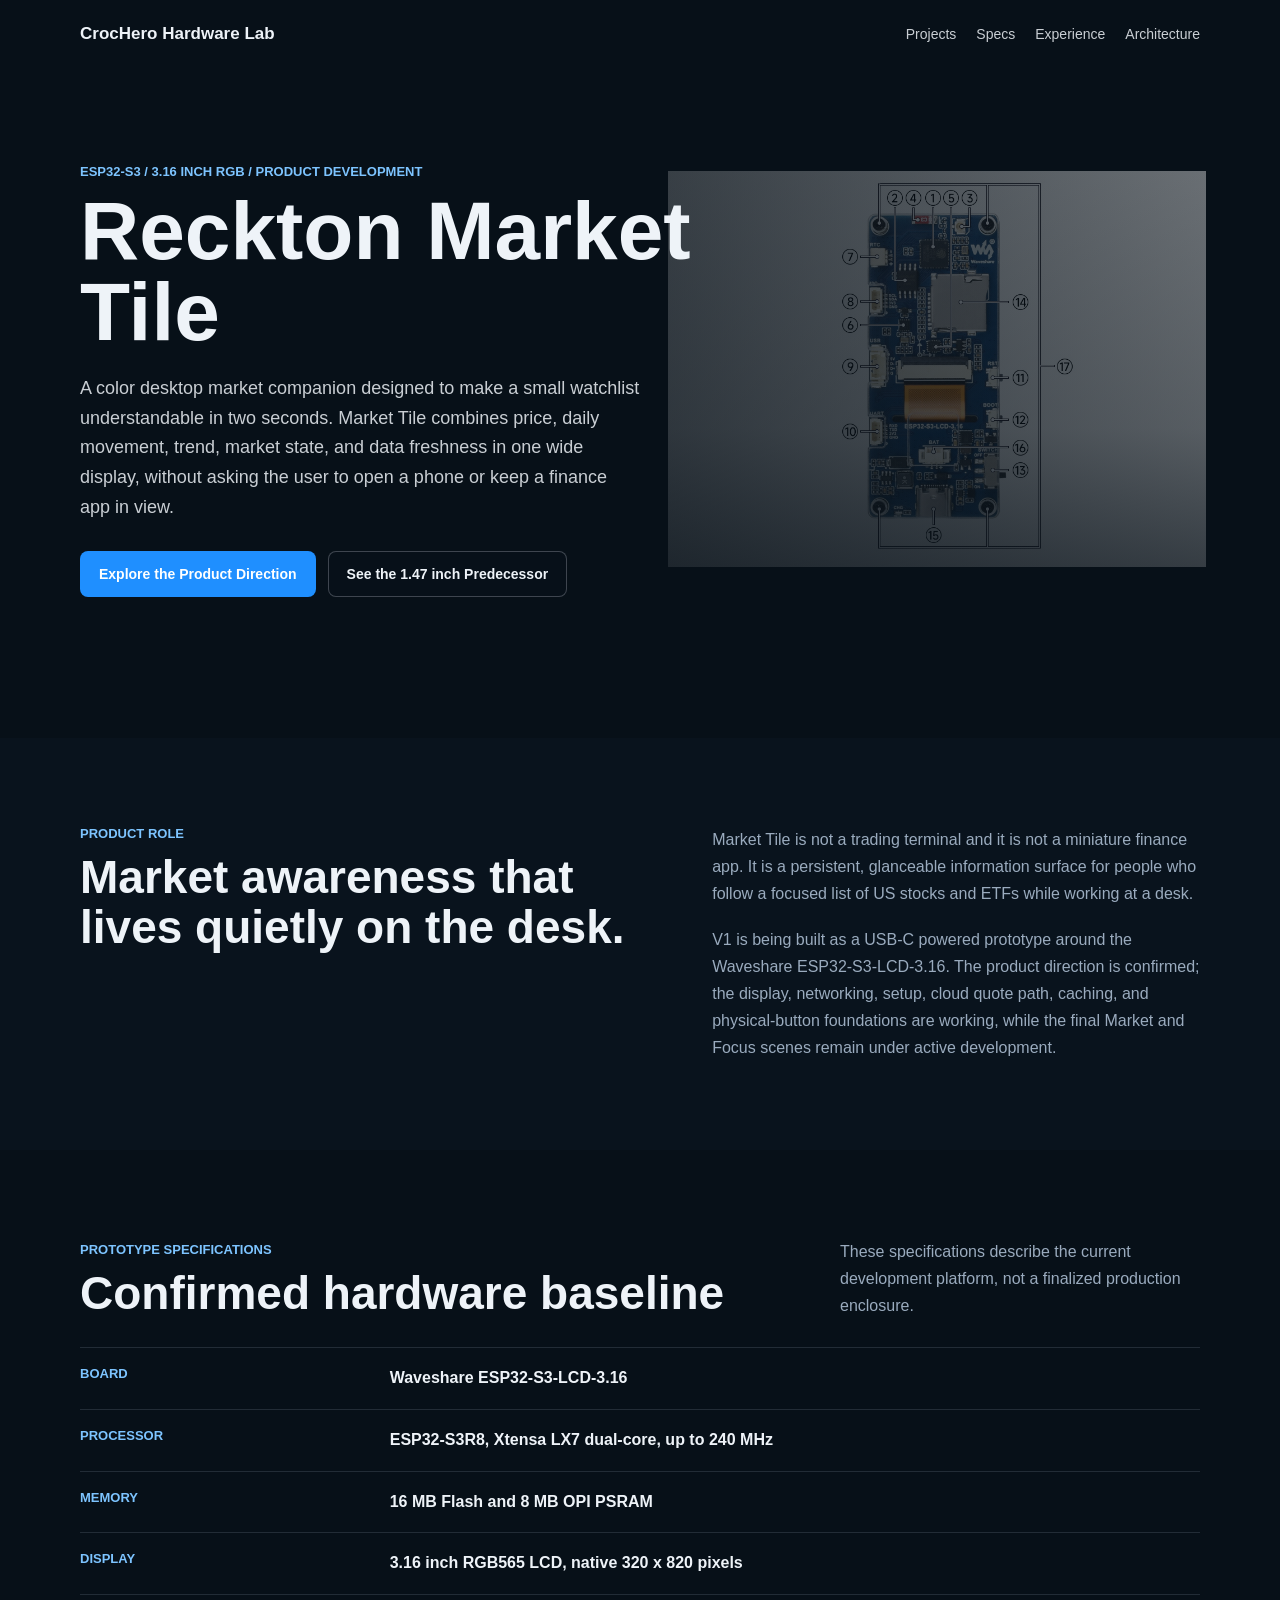
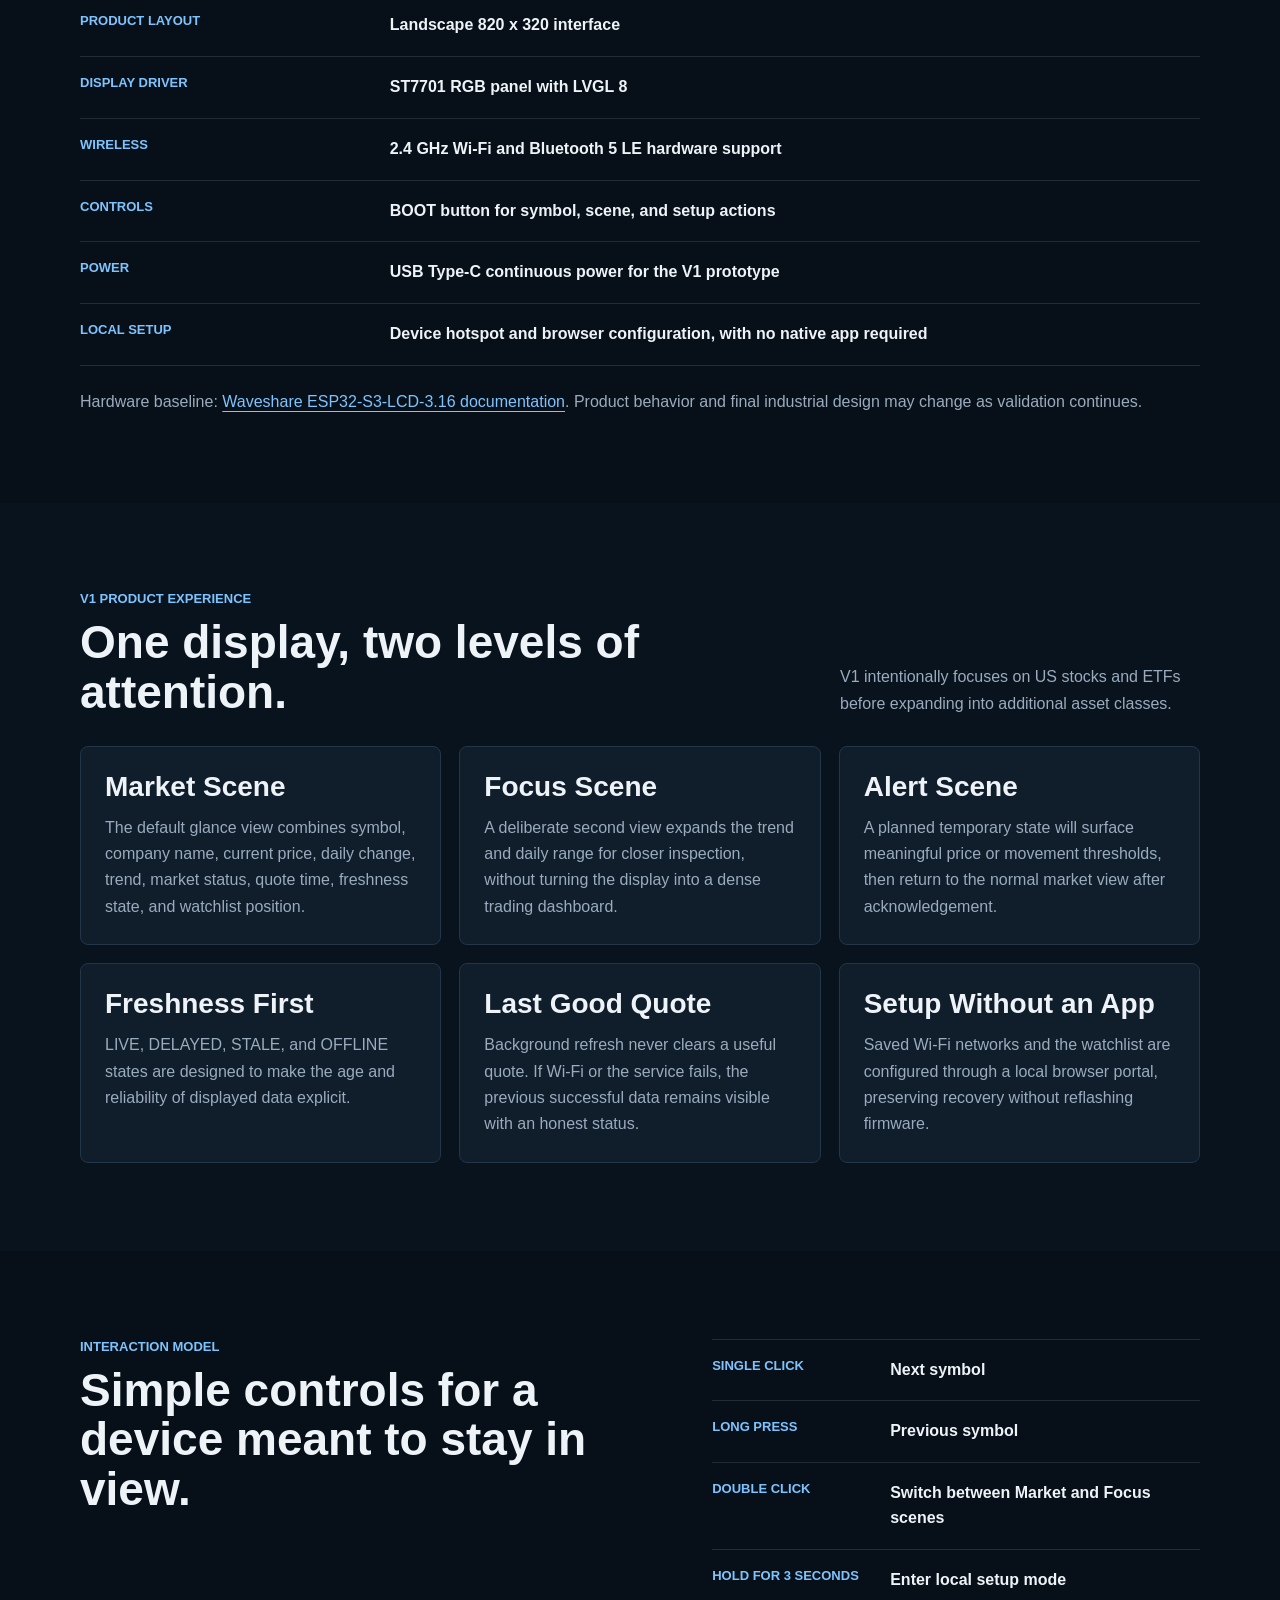
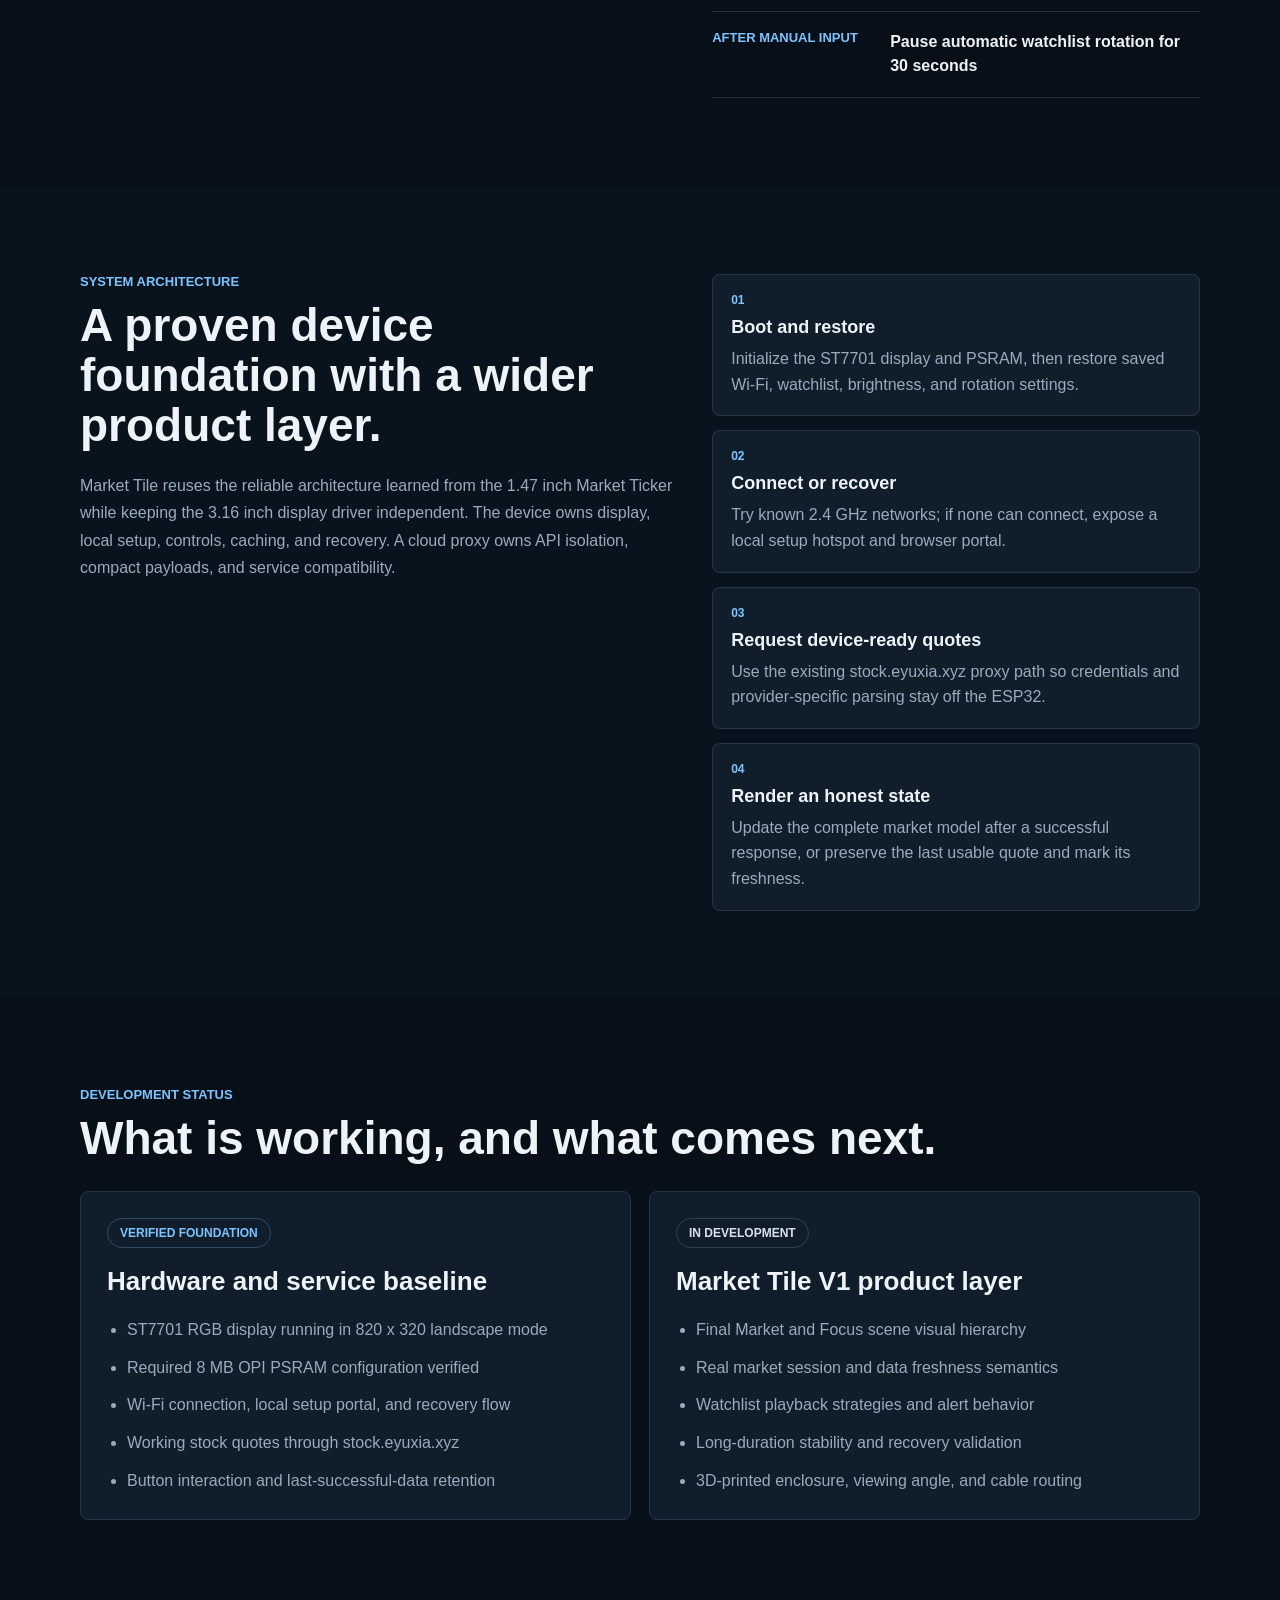
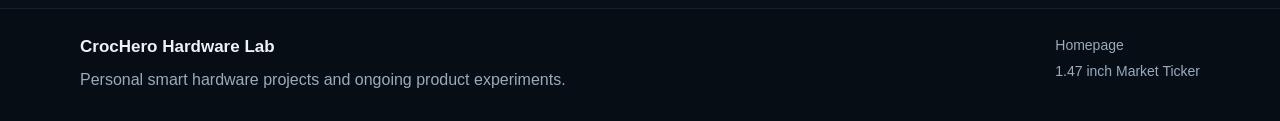
==== market-tile.html @ 131151c3 "Add Reckton Market Tile product page" ====
<!doctype html>
<html lang="en">
<head>
  <meta charset="utf-8">
  <meta name="viewport" content="width=device-width, initial-scale=1">
  <title>Reckton Market Tile | CrocHero Hardware Lab</title>
  <meta name="description" content="Reckton Market Tile is a 3.16 inch ESP32-S3 desktop market companion for glanceable US stock and ETF prices, trends, market status, and data freshness.">
  <link rel="stylesheet" href="./styles.css">
</head>
<body>
  <header class="detail-hero market-tile-hero">
    <nav class="topbar">
      <a class="brand" href="./index.html">CrocHero Hardware Lab</a>
      <div class="navlinks">
        <a href="./index.html#projects">Projects</a>
        <a href="#specs">Specs</a>
        <a href="#experience">Experience</a>
        <a href="#architecture">Architecture</a>
      </div>
    </nav>

    <div class="detail-hero-media market-tile-hero-media"></div>
    <div class="detail-hero-overlay"></div>

    <div class="detail-hero-content">
      <p class="eyebrow">ESP32-S3 / 3.16 inch RGB / Product Development</p>
      <h1>Reckton Market Tile</h1>
      <p class="hero-copy">
        A color desktop market companion designed to make a small watchlist understandable in two seconds.
        Market Tile combines price, daily movement, trend, market state, and data freshness in one wide display,
        without asking the user to open a phone or keep a finance app in view.
      </p>
      <div class="hero-actions">
        <a class="button primary" href="#experience">Explore the Product Direction</a>
        <a class="button secondary" href="./stock-ticker.html">See the 1.47 inch Predecessor</a>
      </div>
    </div>
  </header>

  <main>
    <section class="section intro-band">
      <div class="section-inner product-summary-grid">
        <div>
          <p class="section-label">Product Role</p>
          <h2>Market awareness that lives quietly on the desk.</h2>
        </div>
        <div class="intro-copy">
          <p>
            Market Tile is not a trading terminal and it is not a miniature finance app. It is a persistent,
            glanceable information surface for people who follow a focused list of US stocks and ETFs while working at a desk.
          </p>
          <p>
            V1 is being built as a USB-C powered prototype around the Waveshare ESP32-S3-LCD-3.16.
            The product direction is confirmed; the display, networking, setup, cloud quote path, caching, and physical-button
            foundations are working, while the final Market and Focus scenes remain under active development.
          </p>
        </div>
      </div>
    </section>

    <section class="section" id="specs">
      <div class="section-inner">
        <div class="section-heading">
          <div>
            <p class="section-label">Prototype Specifications</p>
            <h2>Confirmed hardware baseline</h2>
          </div>
          <p class="section-side-note">These specifications describe the current development platform, not a finalized production enclosure.</p>
        </div>

        <div class="spec-table">
          <div class="spec-row">
            <span>Board</span>
            <strong>Waveshare ESP32-S3-LCD-3.16</strong>
          </div>
          <div class="spec-row">
            <span>Processor</span>
            <strong>ESP32-S3R8, Xtensa LX7 dual-core, up to 240 MHz</strong>
          </div>
          <div class="spec-row">
            <span>Memory</span>
            <strong>16 MB Flash and 8 MB OPI PSRAM</strong>
          </div>
          <div class="spec-row">
            <span>Display</span>
            <strong>3.16 inch RGB565 LCD, native 320 x 820 pixels</strong>
          </div>
          <div class="spec-row">
            <span>Product Layout</span>
            <strong>Landscape 820 x 320 interface</strong>
          </div>
          <div class="spec-row">
            <span>Display Driver</span>
            <strong>ST7701 RGB panel with LVGL 8</strong>
          </div>
          <div class="spec-row">
            <span>Wireless</span>
            <strong>2.4 GHz Wi-Fi and Bluetooth 5 LE hardware support</strong>
          </div>
          <div class="spec-row">
            <span>Controls</span>
            <strong>BOOT button for symbol, scene, and setup actions</strong>
          </div>
          <div class="spec-row">
            <span>Power</span>
            <strong>USB Type-C continuous power for the V1 prototype</strong>
          </div>
          <div class="spec-row">
            <span>Local Setup</span>
            <strong>Device hotspot and browser configuration, with no native app required</strong>
          </div>
        </div>

        <p class="source-note">
          Hardware baseline:
          <a href="https://www.waveshare.net/wiki/ESP32-S3-LCD-3.16" target="_blank" rel="noreferrer">Waveshare ESP32-S3-LCD-3.16 documentation</a>.
          Product behavior and final industrial design may change as validation continues.
        </p>
      </div>
    </section>

    <section class="section alt" id="experience">
      <div class="section-inner">
        <div class="section-heading">
          <div>
            <p class="section-label">V1 Product Experience</p>
            <h2>One display, two levels of attention.</h2>
          </div>
          <p class="section-side-note">V1 intentionally focuses on US stocks and ETFs before expanding into additional asset classes.</p>
        </div>

        <div class="notes-grid">
          <div class="note-panel">
            <h3>Market Scene</h3>
            <p>The default glance view combines symbol, company name, current price, daily change, trend, market status, quote time, freshness state, and watchlist position.</p>
          </div>
          <div class="note-panel">
            <h3>Focus Scene</h3>
            <p>A deliberate second view expands the trend and daily range for closer inspection, without turning the display into a dense trading dashboard.</p>
          </div>
          <div class="note-panel">
            <h3>Alert Scene</h3>
            <p>A planned temporary state will surface meaningful price or movement thresholds, then return to the normal market view after acknowledgement.</p>
          </div>
          <div class="note-panel">
            <h3>Freshness First</h3>
            <p>LIVE, DELAYED, STALE, and OFFLINE states are designed to make the age and reliability of displayed data explicit.</p>
          </div>
          <div class="note-panel">
            <h3>Last Good Quote</h3>
            <p>Background refresh never clears a useful quote. If Wi-Fi or the service fails, the previous successful data remains visible with an honest status.</p>
          </div>
          <div class="note-panel">
            <h3>Setup Without an App</h3>
            <p>Saved Wi-Fi networks and the watchlist are configured through a local browser portal, preserving recovery without reflashing firmware.</p>
          </div>
        </div>
      </div>
    </section>

    <section class="section">
      <div class="section-inner product-summary-grid">
        <div>
          <p class="section-label">Interaction Model</p>
          <h2>Simple controls for a device meant to stay in view.</h2>
        </div>
        <div class="spec-table compact-spec-table">
          <div class="spec-row">
            <span>Single Click</span>
            <strong>Next symbol</strong>
          </div>
          <div class="spec-row">
            <span>Long Press</span>
            <strong>Previous symbol</strong>
          </div>
          <div class="spec-row">
            <span>Double Click</span>
            <strong>Switch between Market and Focus scenes</strong>
          </div>
          <div class="spec-row">
            <span>Hold for 3 Seconds</span>
            <strong>Enter local setup mode</strong>
          </div>
          <div class="spec-row">
            <span>After Manual Input</span>
            <strong>Pause automatic watchlist rotation for 30 seconds</strong>
          </div>
        </div>
      </div>
    </section>

    <section class="section alt" id="architecture">
      <div class="section-inner architecture-grid">
        <div>
          <p class="section-label">System Architecture</p>
          <h2>A proven device foundation with a wider product layer.</h2>
          <p class="detail-copy">
            Market Tile reuses the reliable architecture learned from the 1.47 inch Market Ticker while keeping the 3.16 inch
            display driver independent. The device owns display, local setup, controls, caching, and recovery. A cloud proxy owns
            API isolation, compact payloads, and service compatibility.
          </p>
        </div>

        <div class="architecture-panel">
          <div class="arch-step">
            <span>01</span>
            <strong>Boot and restore</strong>
            <p>Initialize the ST7701 display and PSRAM, then restore saved Wi-Fi, watchlist, brightness, and rotation settings.</p>
          </div>
          <div class="arch-step">
            <span>02</span>
            <strong>Connect or recover</strong>
            <p>Try known 2.4 GHz networks; if none can connect, expose a local setup hotspot and browser portal.</p>
          </div>
          <div class="arch-step">
            <span>03</span>
            <strong>Request device-ready quotes</strong>
            <p>Use the existing stock.eyuxia.xyz proxy path so credentials and provider-specific parsing stay off the ESP32.</p>
          </div>
          <div class="arch-step">
            <span>04</span>
            <strong>Render an honest state</strong>
            <p>Update the complete market model after a successful response, or preserve the last usable quote and mark its freshness.</p>
          </div>
        </div>
      </div>
    </section>

    <section class="section">
      <div class="section-inner">
        <div class="section-heading">
          <div>
            <p class="section-label">Development Status</p>
            <h2>What is working, and what comes next.</h2>
          </div>
        </div>

        <div class="development-grid">
          <div class="development-panel">
            <span class="development-state ready">Verified Foundation</span>
            <h3>Hardware and service baseline</h3>
            <ul class="feature-list">
              <li>ST7701 RGB display running in 820 x 320 landscape mode</li>
              <li>Required 8 MB OPI PSRAM configuration verified</li>
              <li>Wi-Fi connection, local setup portal, and recovery flow</li>
              <li>Working stock quotes through stock.eyuxia.xyz</li>
              <li>Button interaction and last-successful-data retention</li>
            </ul>
          </div>
          <div class="development-panel">
            <span class="development-state building">In Development</span>
            <h3>Market Tile V1 product layer</h3>
            <ul class="feature-list">
              <li>Final Market and Focus scene visual hierarchy</li>
              <li>Real market session and data freshness semantics</li>
              <li>Watchlist playback strategies and alert behavior</li>
              <li>Long-duration stability and recovery validation</li>
              <li>3D-printed enclosure, viewing angle, and cable routing</li>
            </ul>
          </div>
        </div>
      </div>
    </section>
  </main>

  <footer class="footer">
    <div class="section-inner footer-inner">
      <div>
        <div class="brand footer-brand">CrocHero Hardware Lab</div>
        <p class="footer-copy">Personal smart hardware projects and ongoing product experiments.</p>
      </div>
      <div class="footer-links">
        <a href="./index.html">Homepage</a>
        <a href="./stock-ticker.html">1.47 inch Market Ticker</a>
      </div>
    </div>
  </footer>
</body>
</html>
---- styles.css ----
:root {
  color-scheme: dark;
  --bg: #071018;
  --panel: #0d1824;
  --panel-soft: #101d2b;
  --line: #233548;
  --text: #eef3f8;
  --muted: #9aabbe;
  --accent: #7dc4ff;
  --accent-strong: #1f8fff;
  --max-width: 1120px;
}

* {
  box-sizing: border-box;
}

html {
  scroll-behavior: smooth;
}

body {
  margin: 0;
  font-family: Inter, "Segoe UI", Arial, sans-serif;
  background: var(--bg);
  color: var(--text);
}

a {
  color: inherit;
  text-decoration: none;
}

img {
  display: block;
  width: 100%;
  height: auto;
}

.hero {
  position: relative;
  min-height: 100svh;
  overflow: hidden;
  background: #081018;
}

.topbar {
  position: relative;
  z-index: 3;
  display: flex;
  justify-content: space-between;
  align-items: center;
  width: min(var(--max-width), calc(100% - 40px));
  margin: 0 auto;
  padding: 24px 0;
}

.brand {
  font-size: 17px;
  font-weight: 700;
  letter-spacing: 0;
  line-height: 1.2;
}

.navlinks {
  display: flex;
  gap: 20px;
  color: rgba(238, 243, 248, 0.84);
  font-size: 14px;
}

.hero-media,
.hero-overlay {
  position: absolute;
  inset: 0;
}

.hero-media {
  background:
    linear-gradient(90deg, rgba(7, 16, 24, 0.88) 0%, rgba(7, 16, 24, 0.58) 38%, rgba(7, 16, 24, 0.7) 100%),
    url("./assets/site-refresh/hero-circuit-board.jpg") center center / cover no-repeat;
  transform: scale(1.04);
  filter: saturate(0.92) contrast(1.08);
}

.hero-overlay {
  background:
    linear-gradient(180deg, rgba(7, 16, 24, 0.15) 0%, rgba(7, 16, 24, 0.3) 58%, rgba(7, 16, 24, 0.94) 100%);
}

.hero-content {
  position: relative;
  z-index: 3;
  width: min(var(--max-width), calc(100% - 40px));
  margin: 0 auto;
  padding: 110px 0 120px;
}

.eyebrow,
.section-label,
.project-kicker,
.spec-label {
  margin: 0 0 12px;
  color: var(--accent);
  font-size: 13px;
  font-weight: 600;
  letter-spacing: 0;
  text-transform: uppercase;
}

.hero h1 {
  max-width: 720px;
  margin: 0;
  font-size: clamp(40px, 7vw, 78px);
  line-height: 0.98;
  font-weight: 700;
}

.hero-copy {
  max-width: 560px;
  margin: 22px 0 0;
  color: rgba(238, 243, 248, 0.84);
  font-size: 18px;
  line-height: 1.65;
}

.hero-actions,
.project-links {
  display: flex;
  flex-wrap: wrap;
  gap: 12px;
  margin-top: 28px;
}

.button {
  display: inline-flex;
  align-items: center;
  justify-content: center;
  min-height: 46px;
  padding: 0 18px;
  border: 1px solid transparent;
  border-radius: 8px;
  font-size: 14px;
  font-weight: 600;
}

.button.primary {
  background: var(--accent-strong);
  color: white;
}

.button.secondary {
  border-color: rgba(238, 243, 248, 0.24);
  background: rgba(8, 17, 27, 0.68);
}

.section {
  padding: 88px 0;
}

.section.alt {
  background: #09131d;
}

.section-inner {
  width: min(var(--max-width), calc(100% - 40px));
  margin: 0 auto;
}

.intro-band {
  background: #09131d;
}

.intro-grid,
.about-grid {
  display: grid;
  grid-template-columns: minmax(0, 1.1fr) minmax(0, 0.9fr);
  gap: 36px;
  align-items: start;
}

.section h2 {
  margin: 0;
  font-size: clamp(28px, 4vw, 46px);
  line-height: 1.08;
}

.intro-copy p,
.about-copy p,
.project-summary,
.project-notes p,
.footer-copy,
.section-side-note {
  margin: 0;
  color: var(--muted);
  line-height: 1.7;
  font-size: 16px;
}

.intro-copy,
.about-copy {
  display: grid;
  gap: 18px;
}

.section-heading {
  display: flex;
  justify-content: space-between;
  align-items: end;
  gap: 24px;
  margin-bottom: 28px;
}

.section-side-note {
  max-width: 360px;
}

.project-feature {
  display: grid;
  grid-template-columns: minmax(0, 1.05fr) minmax(0, 0.95fr);
  gap: 28px;
  align-items: stretch;
}

.project-stack {
  margin-top: 18px;
}

.project-media img {
  height: 100%;
  min-height: 420px;
  object-fit: cover;
  border-radius: 8px;
  border: 1px solid var(--line);
}

.project-body {
  display: grid;
  align-content: start;
  gap: 20px;
  padding: 26px;
  background: var(--panel);
  border: 1px solid var(--line);
  border-radius: 8px;
}

.project-header {
  display: flex;
  justify-content: space-between;
  gap: 20px;
  align-items: start;
}

.project-header h3,
.note-panel h3 {
  margin: 0;
  font-size: 28px;
}

.status-pill {
  display: inline-flex;
  align-items: center;
  justify-content: center;
  min-width: 70px;
  min-height: 30px;
  padding: 0 12px;
  border-radius: 999px;
  background: rgba(125, 196, 255, 0.12);
  border: 1px solid rgba(125, 196, 255, 0.28);
  color: var(--accent);
  font-size: 13px;
  font-weight: 600;
}

.status-pill.pending {
  background: rgba(154, 171, 190, 0.12);
  border-color: rgba(154, 171, 190, 0.24);
  color: #d7e2f0;
}

.project-specs {
  display: grid;
  grid-template-columns: repeat(2, minmax(0, 1fr));
  gap: 14px 18px;
}

.project-specs > div {
  padding-top: 10px;
  border-top: 1px solid rgba(154, 171, 190, 0.16);
}

.spec-label {
  display: block;
  margin-bottom: 6px;
  font-size: 12px;
}

.spec-value {
  color: var(--text);
  font-size: 15px;
  line-height: 1.45;
}

.project-notes {
  display: grid;
  gap: 10px;
}

.tag-row {
  display: flex;
  flex-wrap: wrap;
  gap: 10px;
}

.tag {
  display: inline-flex;
  align-items: center;
  min-height: 30px;
  padding: 0 12px;
  border-radius: 999px;
  border: 1px solid rgba(125, 196, 255, 0.22);
  background: rgba(125, 196, 255, 0.08);
  color: #d7e2f0;
  font-size: 13px;
  font-weight: 600;
}

.project-card {
  padding: 26px;
  background: var(--panel-soft);
  border: 1px solid var(--line);
  border-radius: 8px;
}

.project-card-media {
  margin: -26px -26px 22px;
  overflow: hidden;
  border-bottom: 1px solid rgba(154, 171, 190, 0.14);
  border-radius: 8px 8px 0 0;
}

.project-card-media img {
  height: 240px;
  object-fit: cover;
  object-position: center;
  filter: saturate(0.9) contrast(1.03);
}

.project-card-top {
  display: flex;
  justify-content: space-between;
  gap: 20px;
  align-items: start;
  margin-bottom: 18px;
}

.project-card-top h3 {
  margin: 0;
  font-size: 28px;
}

.project-flow {
  display: grid;
  grid-template-columns: repeat(2, minmax(0, 1fr));
  gap: 12px;
  margin: 22px 0;
}

.flow-step {
  min-height: 88px;
  padding: 14px;
  background: #0b131d;
  border: 1px solid rgba(154, 171, 190, 0.14);
  border-radius: 8px;
}

.flow-index {
  display: block;
  margin-bottom: 10px;
  color: var(--accent);
  font-size: 12px;
  font-weight: 700;
}

.flow-text {
  display: block;
  color: var(--text);
  font-size: 15px;
  line-height: 1.5;
}

.notes-grid {
  display: grid;
  grid-template-columns: repeat(3, minmax(0, 1fr));
  gap: 18px;
}

.note-panel {
  padding: 24px;
  background: var(--panel-soft);
  border: 1px solid var(--line);
  border-radius: 8px;
}

.note-panel p {
  margin: 12px 0 0;
  color: var(--muted);
  line-height: 1.65;
}

.footer {
  border-top: 1px solid rgba(154, 171, 190, 0.12);
  background: #060d14;
}

.footer-inner {
  display: flex;
  justify-content: space-between;
  gap: 24px;
  align-items: start;
  padding-top: 28px;
  padding-bottom: 28px;
}

.footer-brand {
  margin-bottom: 8px;
}

.footer-links {
  display: flex;
  flex-direction: column;
  gap: 10px;
  color: var(--muted);
  font-size: 14px;
}

.project-card-media-contain {
  background: #f5f7fa;
}

.project-card-media-contain img {
  object-fit: contain;
  padding: 12px;
}

.detail-hero {
  position: relative;
  min-height: 82svh;
  overflow: hidden;
  background: #081018;
}

.detail-hero-media,
.detail-hero-overlay {
  position: absolute;
  inset: 0;
}

.detail-hero-media {
  background:
    linear-gradient(90deg, rgba(7, 16, 24, 0.9) 0%, rgba(7, 16, 24, 0.66) 46%, rgba(7, 16, 24, 0.76) 100%),
    url("./assets/esp32-stock-ticker-demo.jpg") center center / cover no-repeat;
  transform: scale(1.04);
  filter: saturate(0.85) contrast(1.05);
}

.market-tile-hero-media {
  background:
    linear-gradient(90deg, rgba(7, 16, 24, 0.96) 0%, rgba(7, 16, 24, 0.78) 47%, rgba(7, 16, 24, 0.46) 100%),
    url("./assets/market-tile/esp32-s3-lcd-3.16-hardware.jpg") right 10% center / min(42vw, 560px) auto no-repeat,
    #071018;
  transform: none;
  filter: none;
}

.detail-hero-overlay {
  background:
    linear-gradient(180deg, rgba(7, 16, 24, 0.12) 0%, rgba(7, 16, 24, 0.36) 58%, rgba(7, 16, 24, 0.96) 100%);
}

.detail-hero-content {
  position: relative;
  z-index: 3;
  width: min(var(--max-width), calc(100% - 40px));
  margin: 0 auto;
  padding: 96px 0 104px;
}

.detail-hero-content h1 {
  max-width: 760px;
  margin: 0;
  font-size: clamp(42px, 7vw, 82px);
  line-height: 0.98;
  font-weight: 700;
}

.product-summary-grid,
.architecture-grid {
  display: grid;
  grid-template-columns: minmax(0, 1.1fr) minmax(0, 0.9fr);
  gap: 36px;
  align-items: start;
}

.spec-table {
  display: grid;
  border-top: 1px solid rgba(154, 171, 190, 0.18);
}

.spec-row {
  display: grid;
  grid-template-columns: minmax(160px, 0.36fr) minmax(0, 1fr);
  gap: 18px;
  padding: 18px 0;
  border-bottom: 1px solid rgba(154, 171, 190, 0.18);
}

.spec-row span {
  color: var(--accent);
  font-size: 13px;
  font-weight: 700;
  letter-spacing: 0;
  text-transform: uppercase;
}

.spec-row strong {
  color: var(--text);
  font-size: 16px;
  line-height: 1.55;
}

.source-note,
.detail-copy {
  margin: 22px 0 0;
  color: var(--muted);
  font-size: 16px;
  line-height: 1.7;
}

.source-note a {
  color: var(--accent);
  text-decoration: underline;
  text-underline-offset: 4px;
}

.architecture-panel {
  display: grid;
  gap: 14px;
}

.compact-spec-table {
  align-self: start;
}

.development-grid {
  display: grid;
  grid-template-columns: repeat(2, minmax(0, 1fr));
  gap: 18px;
}

.development-panel {
  padding: 26px;
  border: 1px solid var(--line);
  border-radius: 8px;
  background: var(--panel-soft);
}

.development-panel h3 {
  margin: 18px 0 0;
  font-size: 26px;
}

.development-state {
  display: inline-flex;
  min-height: 30px;
  align-items: center;
  padding: 0 12px;
  border: 1px solid rgba(125, 196, 255, 0.28);
  border-radius: 999px;
  color: var(--accent);
  font-size: 12px;
  font-weight: 700;
  text-transform: uppercase;
}

.development-state.building {
  border-color: rgba(154, 171, 190, 0.24);
  color: #d7e2f0;
}

.feature-list {
  display: grid;
  gap: 12px;
  margin: 20px 0 0;
  padding-left: 20px;
  color: var(--muted);
  line-height: 1.6;
}

.arch-step {
  padding: 18px;
  border: 1px solid rgba(154, 171, 190, 0.16);
  border-radius: 8px;
  background: var(--panel-soft);
}

.arch-step span {
  display: block;
  margin-bottom: 10px;
  color: var(--accent);
  font-size: 12px;
  font-weight: 800;
}

.arch-step strong {
  display: block;
  color: var(--text);
  font-size: 18px;
}

.arch-step p {
  margin: 8px 0 0;
  color: var(--muted);
  line-height: 1.6;
}

@media (max-width: 920px) {
  .intro-grid,
  .about-grid,
  .product-summary-grid,
  .architecture-grid,
  .project-feature,
  .development-grid,
  .notes-grid,
  .footer-inner,
  .section-heading {
    grid-template-columns: 1fr;
    display: grid;
  }

  .section-heading {
    align-items: start;
  }

  .project-media img {
    min-height: 320px;
  }
}

@media (max-width: 640px) {
  .topbar {
    gap: 16px;
    align-items: start;
    flex-direction: column;
  }

  .navlinks {
    gap: 16px;
    flex-wrap: wrap;
  }

  .brand {
    font-size: 15px;
  }

  .hero-content {
    padding-top: 82px;
    padding-bottom: 92px;
  }

  .hero h1 {
    font-size: 42px;
  }

  .hero-copy {
    font-size: 16px;
  }

  .section {
    padding: 64px 0;
  }

  .project-body,
  .note-panel,
  .project-card {
    padding: 20px;
  }

  .project-card-media {
    margin: -20px -20px 18px;
  }

  .project-card-media img {
    height: 200px;
  }

  .project-header {
    flex-direction: column;
  }

  .project-card-top {
    flex-direction: column;
  }

  .project-specs {
    grid-template-columns: 1fr;
  }

  .market-tile-hero-media {
    background:
      linear-gradient(180deg, rgba(7, 16, 24, 0.45) 0%, rgba(7, 16, 24, 0.94) 70%),
      url("./assets/market-tile/esp32-s3-lcd-3.16-hardware.jpg") center 18% / min(72vw, 430px) auto no-repeat,
      #071018;
  }

  .spec-row {
    grid-template-columns: 1fr;
    gap: 8px;
  }

  .project-flow {
    grid-template-columns: 1fr;
  }
}
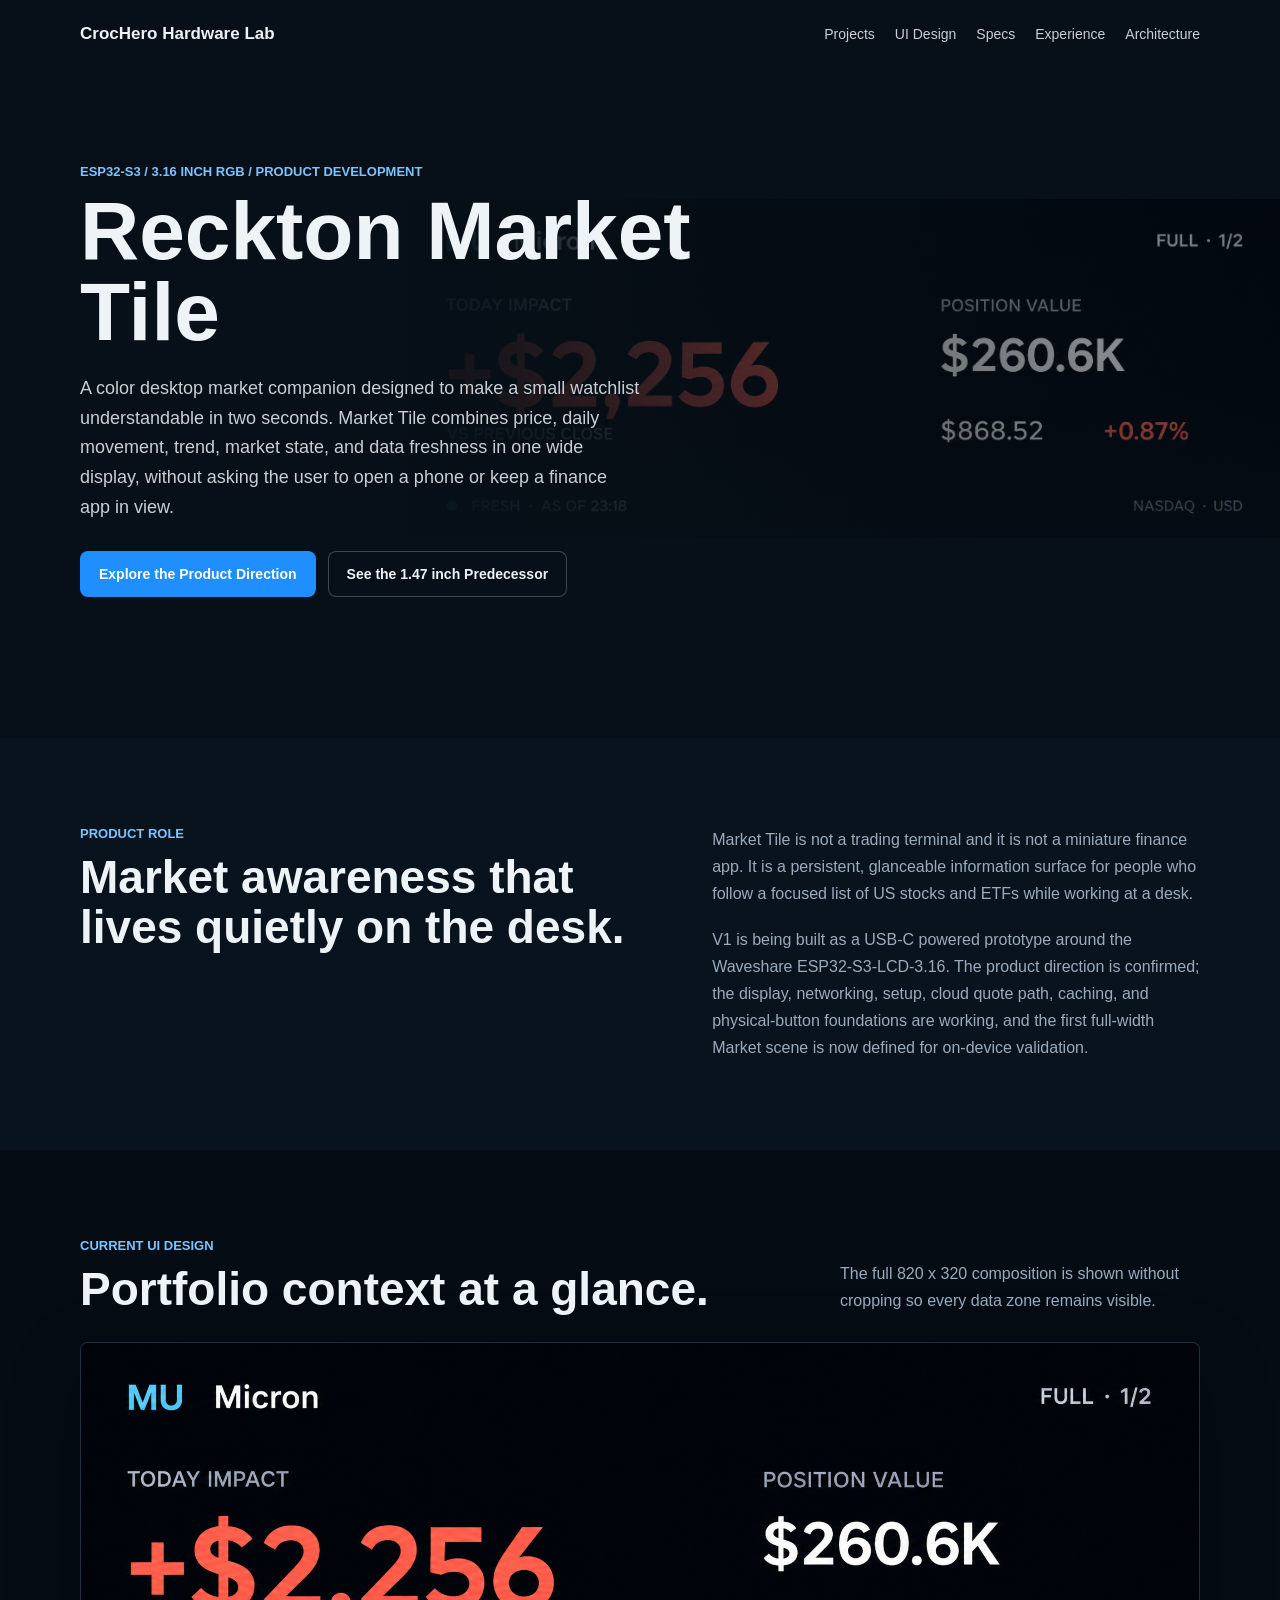
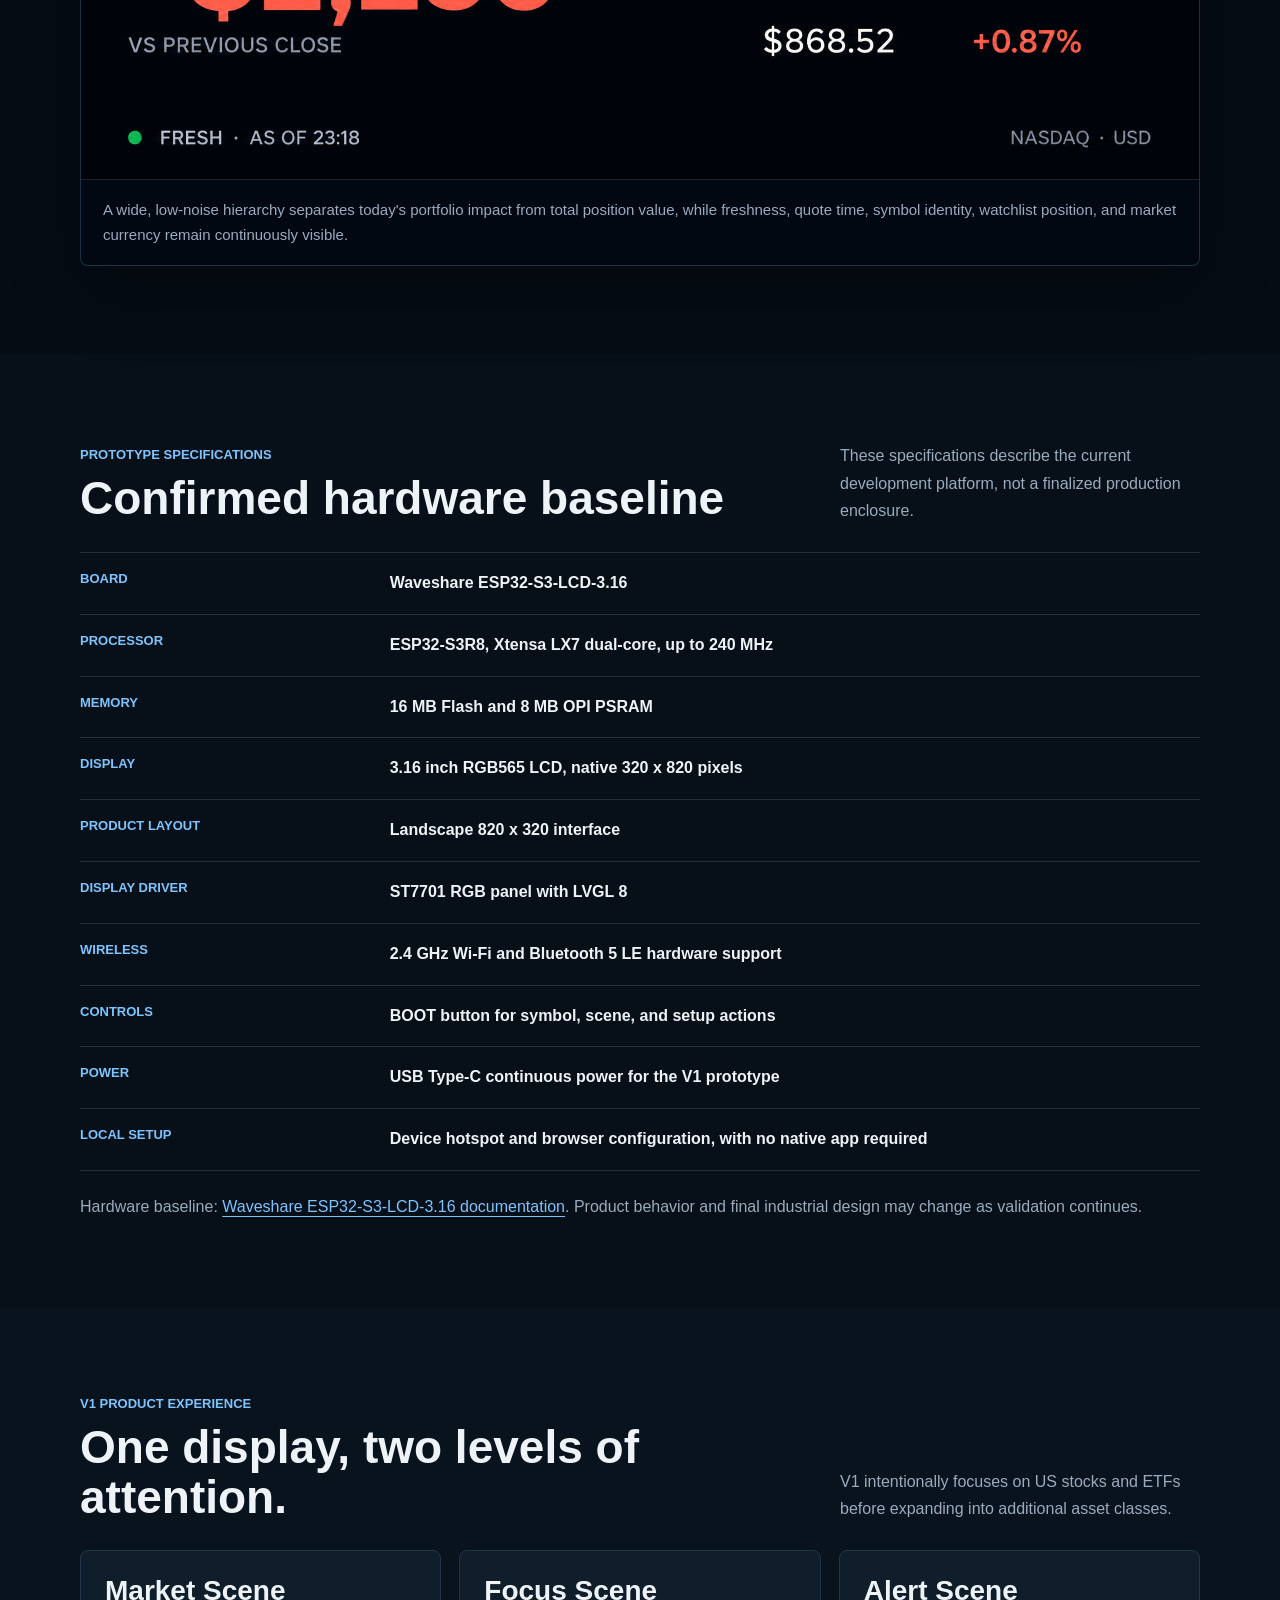
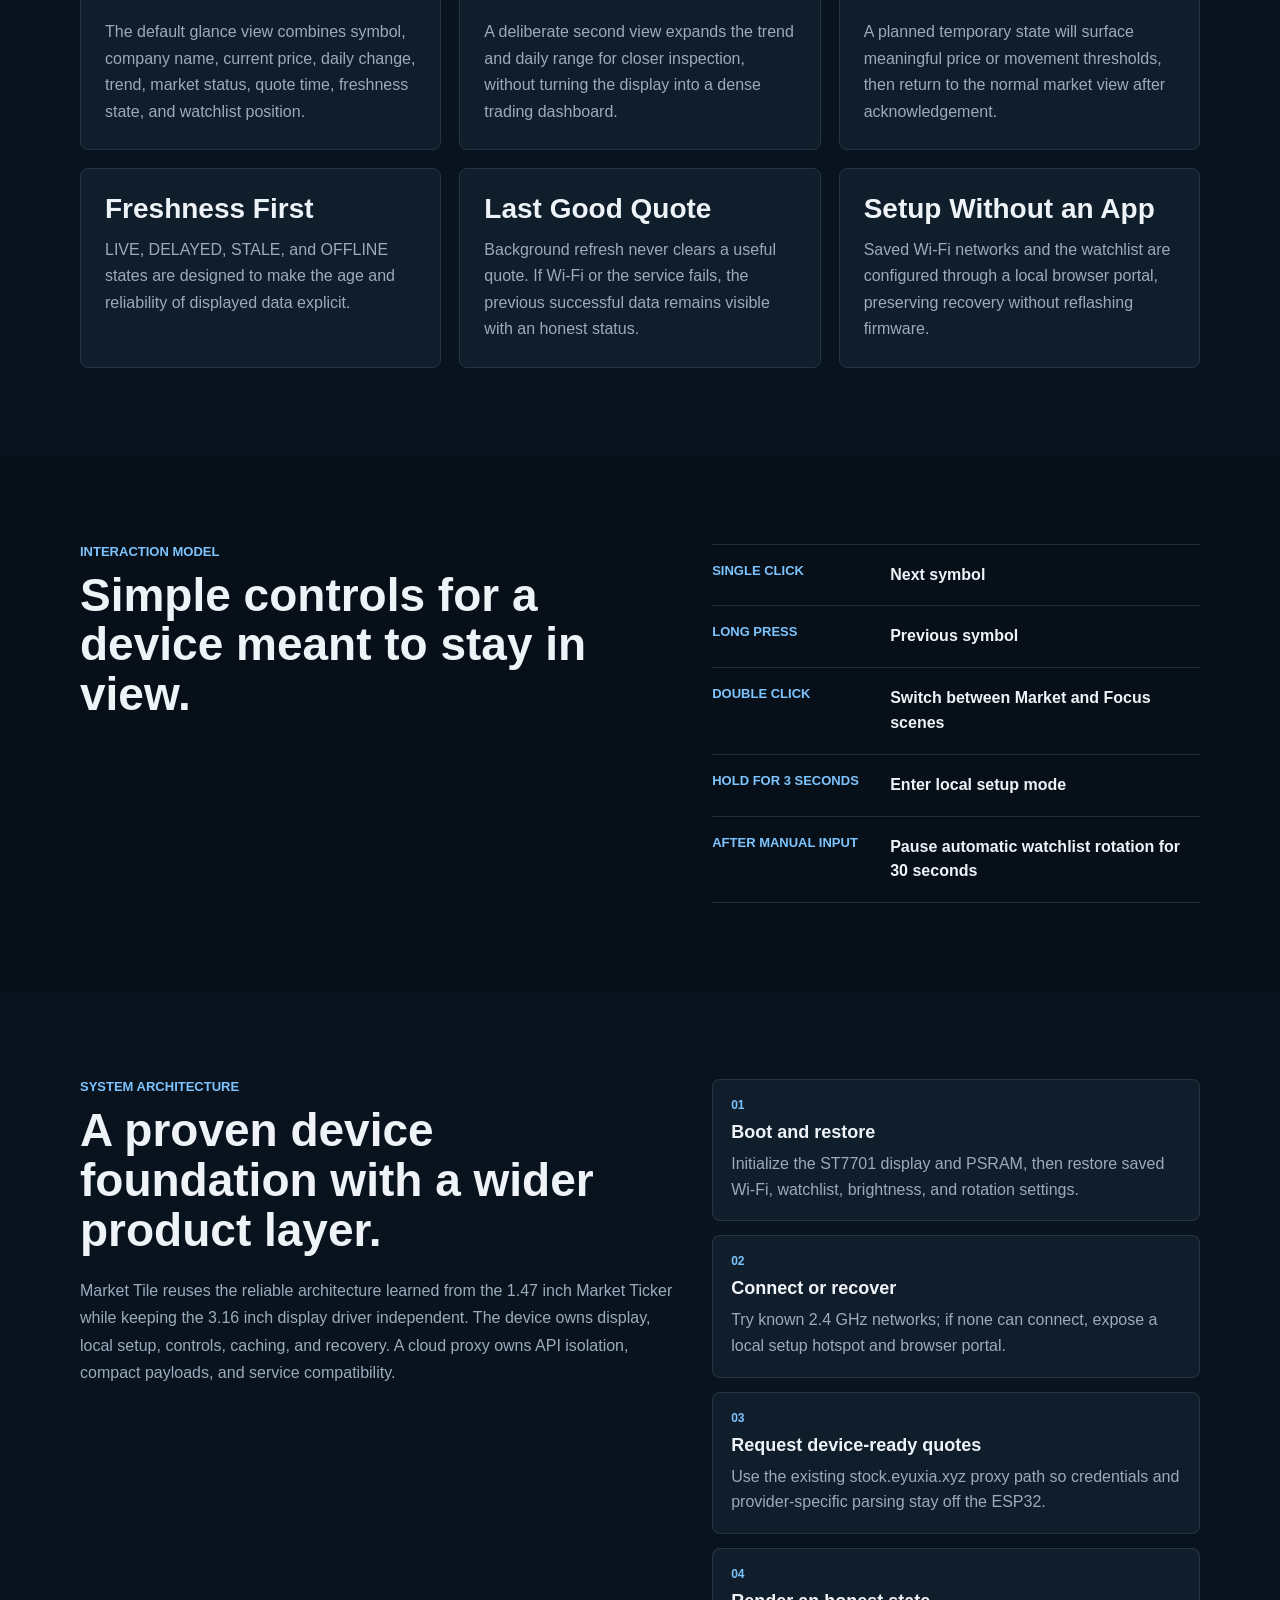
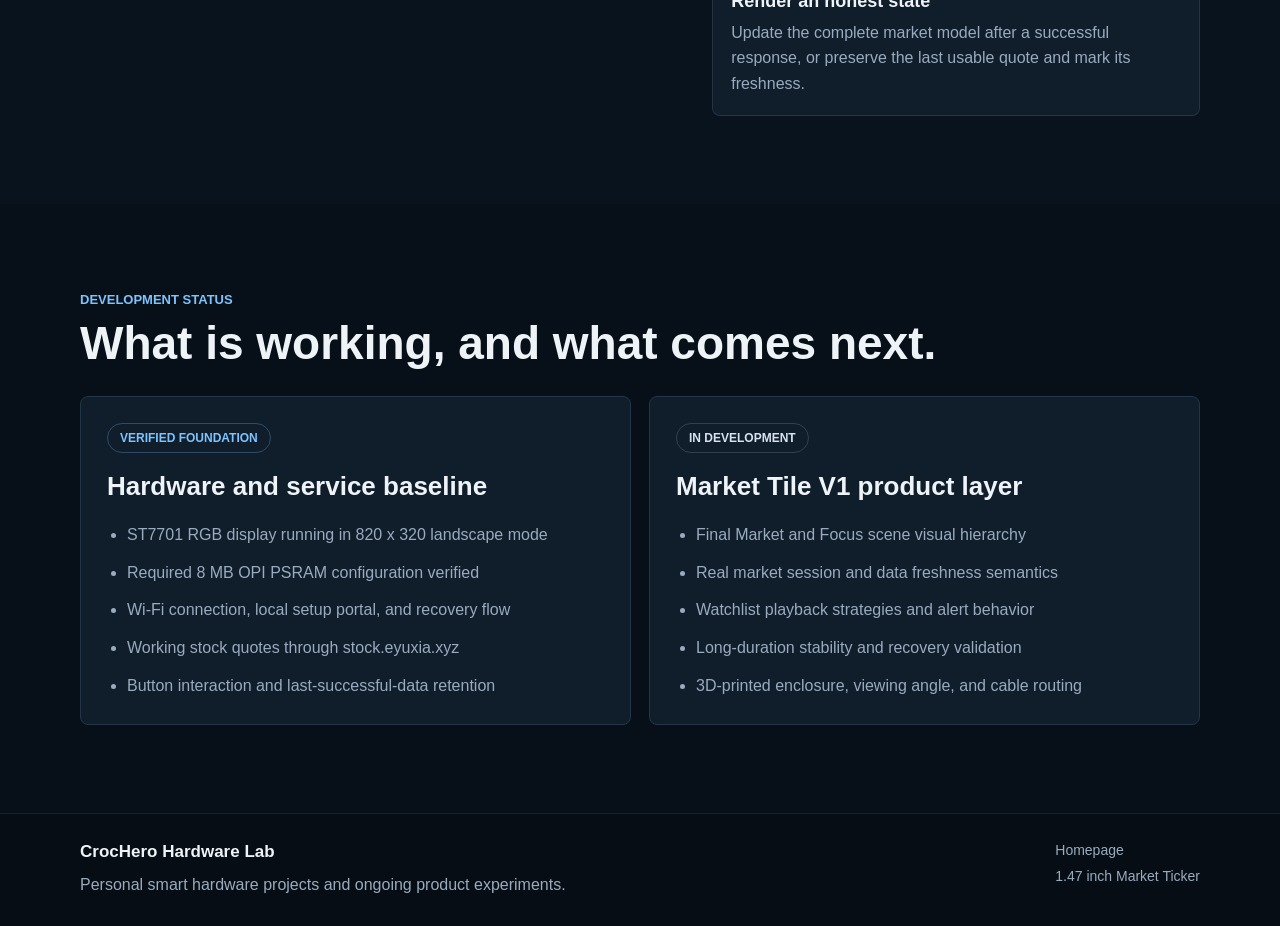
==== commit d5ed14d9: "Show Market Tile UI design" ====
--- a/market-tile.html
+++ b/market-tile.html
@@ -13,6 +13,7 @@
       <a class="brand" href="./index.html">CrocHero Hardware Lab</a>
       <div class="navlinks">
         <a href="./index.html#projects">Projects</a>
+        <a href="#ui-design">UI Design</a>
         <a href="#specs">Specs</a>
         <a href="#experience">Experience</a>
         <a href="#architecture">Architecture</a>
@@ -52,9 +53,29 @@
           <p>
             V1 is being built as a USB-C powered prototype around the Waveshare ESP32-S3-LCD-3.16.
             The product direction is confirmed; the display, networking, setup, cloud quote path, caching, and physical-button
-            foundations are working, while the final Market and Focus scenes remain under active development.
+            foundations are working, and the first full-width Market scene is now defined for on-device validation.
           </p>
         </div>
+      </div>
+    </section>
+
+    <section class="section market-ui-section" id="ui-design">
+      <div class="section-inner">
+        <div class="section-heading">
+          <div>
+            <p class="section-label">Current UI Design</p>
+            <h2>Portfolio context at a glance.</h2>
+          </div>
+          <p class="section-side-note">The full 820 x 320 composition is shown without cropping so every data zone remains visible.</p>
+        </div>
+
+        <figure class="market-ui-figure">
+          <img src="./assets/market-tile/market-tile-ui-design.png" alt="Reckton Market Tile UI concept for Micron with daily impact, position value, performance, freshness, and market context">
+          <figcaption>
+            A wide, low-noise hierarchy separates today's portfolio impact from total position value, while freshness,
+            quote time, symbol identity, watchlist position, and market currency remain continuously visible.
+          </figcaption>
+        </figure>
       </div>
     </section>
 
--- a/styles.css
+++ b/styles.css
@@ -434,13 +434,15 @@
   font-size: 14px;
 }
 
-.project-card-media-contain {
-  background: #f5f7fa;
-}
-
-.project-card-media-contain img {
+.market-tile-card-media {
+  background: #020811;
+}
+
+.market-tile-card-media img {
+  height: auto;
+  aspect-ratio: 2009 / 783;
   object-fit: contain;
-  padding: 12px;
+  filter: none;
 }
 
 .detail-hero {
@@ -466,11 +468,37 @@
 
 .market-tile-hero-media {
   background:
-    linear-gradient(90deg, rgba(7, 16, 24, 0.96) 0%, rgba(7, 16, 24, 0.78) 47%, rgba(7, 16, 24, 0.46) 100%),
-    url("./assets/market-tile/esp32-s3-lcd-3.16-hardware.jpg") right 10% center / min(42vw, 560px) auto no-repeat,
+    linear-gradient(90deg, rgba(7, 16, 24, 0.98) 0%, rgba(7, 16, 24, 0.91) 38%, rgba(7, 16, 24, 0.36) 72%, rgba(7, 16, 24, 0.14) 100%),
+    url("./assets/market-tile/market-tile-ui-design.png") right center / min(68vw, 1080px) auto no-repeat,
     #071018;
   transform: none;
   filter: none;
+}
+
+.market-ui-section {
+  background: #050c14;
+}
+
+.market-ui-figure {
+  margin: 0;
+  overflow: hidden;
+  border: 1px solid rgba(125, 196, 255, 0.22);
+  border-radius: 8px;
+  background: #020811;
+  box-shadow: 0 24px 70px rgba(0, 0, 0, 0.28);
+}
+
+.market-ui-figure img {
+  aspect-ratio: 2009 / 783;
+  object-fit: contain;
+}
+
+.market-ui-figure figcaption {
+  padding: 18px 22px;
+  border-top: 1px solid rgba(154, 171, 190, 0.16);
+  color: var(--muted);
+  font-size: 15px;
+  line-height: 1.65;
 }
 
 .detail-hero-overlay {
@@ -694,6 +722,10 @@
     height: 200px;
   }
 
+  .market-tile-card-media img {
+    height: auto;
+  }
+
   .project-header {
     flex-direction: column;
   }
@@ -708,9 +740,13 @@
 
   .market-tile-hero-media {
     background:
-      linear-gradient(180deg, rgba(7, 16, 24, 0.45) 0%, rgba(7, 16, 24, 0.94) 70%),
-      url("./assets/market-tile/esp32-s3-lcd-3.16-hardware.jpg") center 18% / min(72vw, 430px) auto no-repeat,
+      linear-gradient(180deg, rgba(7, 16, 24, 0.28) 0%, rgba(7, 16, 24, 0.96) 57%),
+      url("./assets/market-tile/market-tile-ui-design.png") center 16% / 118% auto no-repeat,
       #071018;
+  }
+
+  .market-ui-figure figcaption {
+    padding: 16px;
   }
 
   .spec-row {
